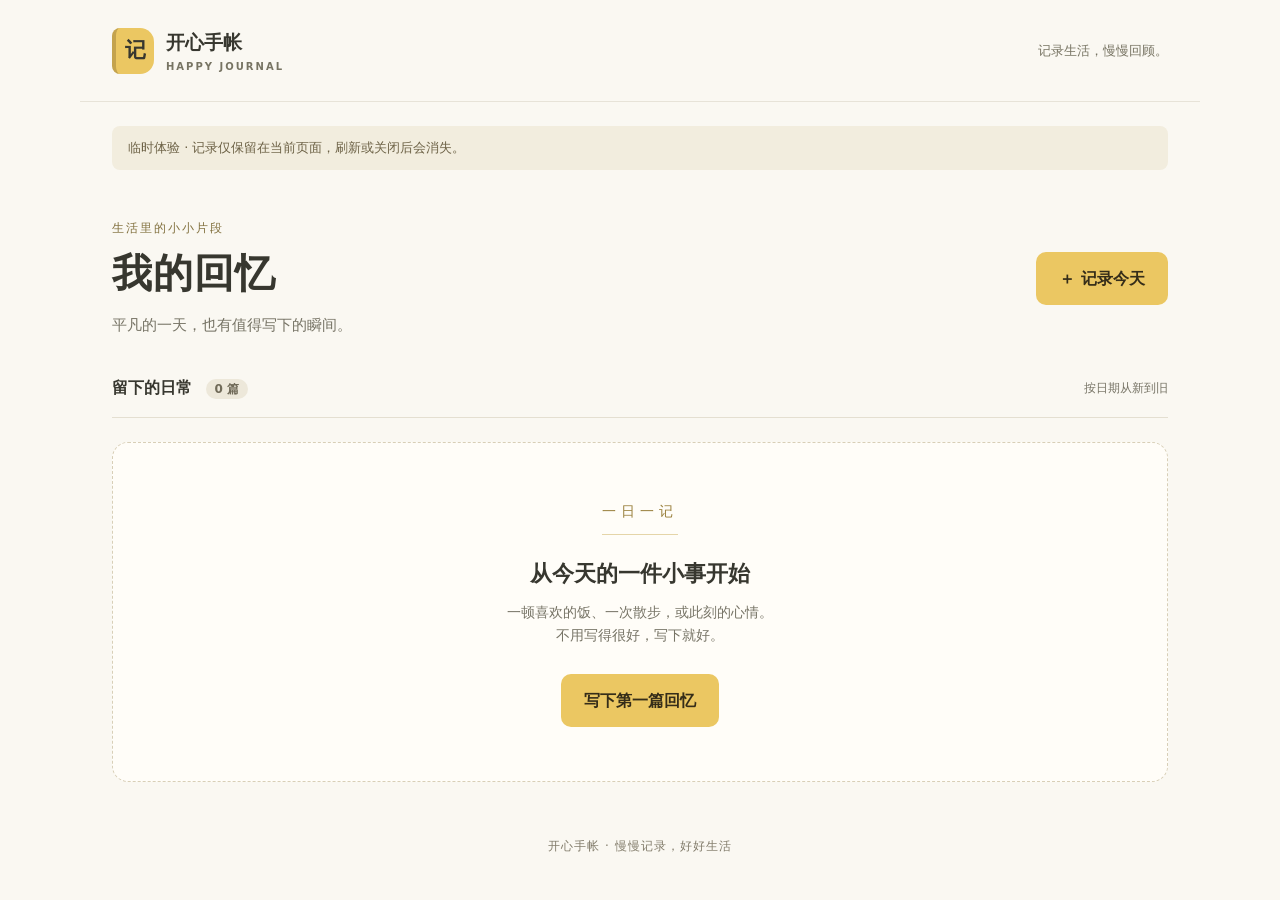
==== index.html @ 84c4ecec "Initial HappyJournal version" ====
<!doctype html>
<html lang="zh-CN">
  <head>
    <meta charset="UTF-8">
    <meta name="viewport" content="width=device-width, initial-scale=1">
    <title>开心手帐 Happy Journal</title>
    <link rel="stylesheet" href="styles/main.css">
    <script src="scripts/storage.js" defer></script>
    <script src="scripts/app.js" defer></script>
  </head>
  <body>
    <header class="site-header">
      <div class="brand"><span class="brand-mark" aria-hidden="true">记</span><span>开心手帐 <small>HAPPY JOURNAL</small></span></div>
      <span class="header-note">记录生活，慢慢回顾。</span>
    </header>
    <main>
      <p class="storage-note">临时体验 · 记录仅保留在当前页面，刷新或关闭后会消失。</p>
      <section id="memories-view" aria-labelledby="memories-title">
        <div class="section-heading">
          <div><p class="eyebrow">生活里的小小片段</p><h1 id="memories-title" tabindex="-1">我的回忆</h1><p class="intro">平凡的一天，也有值得写下的瞬间。</p></div>
          <button id="new-entry" class="primary" type="button">＋ 记录今天</button>
        </div>
        <div class="list-heading"><h2>留下的日常 <span id="entry-count">0 篇</span></h2><span>按日期从新到旧</span></div>
        <div id="empty-state" class="empty-state"><span class="empty-mark" aria-hidden="true">一日一记</span><h2>从今天的一件小事开始</h2><p>一顿喜欢的饭、一次散步，或此刻的心情。<br>不用写得很好，写下就好。</p><button id="first-entry" type="button" class="primary">写下第一篇回忆</button></div>
        <div id="memory-list" class="memory-grid"></div>
      </section>
      <section id="entry-view" aria-labelledby="entry-title" hidden>
        <p class="eyebrow">给今天留几句话</p><h1 id="entry-title">写一篇回忆</h1><p class="intro">开心的、平淡的，都可以记在这里。</p>
        <form id="entry-form" class="entry-form">
          <label for="entry-date">日期 <span>必填</span></label>
          <input id="entry-date" name="date" type="date" required aria-describedby="date-hint">
          <p id="date-hint" class="field-hint">默认是今天，也可以选择想记录的那一天。</p>
          <label for="entry-content">想记下什么？ <span>必填</span></label>
          <textarea id="entry-content" name="content" rows="9" required placeholder="今天发生了什么？从一件小事写起……" aria-describedby="content-error"></textarea>
          <p id="content-error" class="field-error" aria-live="polite"></p>
          <div class="form-actions"><button type="submit" class="primary">保存回忆</button><button id="cancel-entry" type="button" class="secondary">取消</button></div>
          <div id="discard-prompt" class="discard-prompt" hidden><p>这篇回忆还没保存，要放弃吗？</p><div class="form-actions"><button id="keep-writing" type="button" class="secondary">继续填写</button><button id="discard-entry" type="button" class="secondary">放弃内容</button></div></div>
          <p class="field-hint">保存后会显示在“我的回忆”，刷新页面后会清空。</p>
        </form>
      </section>
      <p id="save-status" class="save-status" role="status"></p>
      <noscript><p>请开启浏览器的 JavaScript，才能输入和保存回忆。</p></noscript>
    </main>
    <footer>开心手帐 · 慢慢记录，好好生活</footer>
  </body>
</html>
---- styles/main.css ----
:root { color-scheme: light; font-family: "Microsoft YaHei", "PingFang SC", system-ui, sans-serif; color: #37372f; background: #faf8f2; }
* { box-sizing: border-box; }
body { margin: 0; font-size: 16px; line-height: 1.7; }
[hidden] { display: none !important; }
button, input, textarea { font: inherit; }
button { cursor: pointer; border: 1px solid transparent; border-radius: 10px; padding: 12px 22px; font-weight: 600; }
.primary { background: #ebc762; color: #352d19; }
.primary:hover { background: #dfb54a; }
.secondary { background: #fffdf8; border-color: #d5d1c5; color: #57574c; }
.secondary:hover { background: #f1ede3; }
:focus-visible { outline: 3px solid #80702b; outline-offset: 4px; }
.site-header { max-width: 1120px; margin: auto; padding: 26px 32px; display: flex; align-items: center; justify-content: space-between; border-bottom: 1px solid #e7e3d8; gap: 20px; }
.brand { display: flex; align-items: center; gap: 12px; font-weight: 700; font-size: 19px; }
.brand-mark { display: grid; place-items: center; width: 42px; height: 46px; border-radius: 8px 14px 14px 8px; background: #ebc762; border-left: 4px solid #c4a34d; font-size: 21px; }
.brand small { display: block; font-size: 10px; letter-spacing: 2px; color: #777463; }
.header-note { font-size: 13px; color: #777463; }
main { max-width: 1120px; padding: 0 32px; margin: 24px auto 0; min-height: 70vh; }
.storage-note { background: #f2edde; border-radius: 8px; padding: 11px 16px; font-size: 13px; color: #6d6246; }
.section-heading { display: flex; align-items: center; justify-content: space-between; gap: 24px; margin: 48px 0 36px; }
.eyebrow { color: #82713f; font-size: 12px; letter-spacing: 2px; margin: 0 0 8px; }
h1 { font-size: clamp(30px, 4vw, 40px); line-height: 1.3; letter-spacing: 1px; margin: 0; }
.intro { color: #777466; margin: 14px 0 0; font-size: 15px; }
.list-heading { display: flex; justify-content: space-between; align-items: center; gap: 12px; border-bottom: 1px solid #e4dfd1; padding-bottom: 16px; margin-bottom: 24px; }
.list-heading h2 { margin: 0; font-size: 16px; font-weight: 600; }
#entry-count { font-size: 12px; color: #716b59; background: #ede8da; padding: 3px 9px; border-radius: 20px; margin-left: 8px; white-space: nowrap; }
.list-heading > span { font-size: 12px; color: #777466; }
.empty-state { text-align: center; border: 1px dashed #d8cfb7; border-radius: 16px; padding: 54px 20px; background: #fffdf8; }
.empty-mark { color: #9a803d; font-family: serif; letter-spacing: 5px; font-size: 14px; display: inline-block; border-bottom: 1px solid #e5d5a8; padding-bottom: 10px; }
.empty-state h2 { font-size: 22px; margin: 20px 0 8px; }
.empty-state p { color: #777466; font-size: 14px; margin: 0 0 26px; }
.memory-grid { display: grid; grid-template-columns: repeat(3, minmax(0, 1fr)); gap: 22px; align-items: start; }
.memory-card { background: #fffefa; border: 1px solid #e6e0d2; border-top: 3px solid #e6c875; border-radius: 12px; padding: 24px; box-shadow: 0 4px 15px #51452405; min-width: 0; }
.memory-card h3 { margin: 0 0 18px; font-size: 14px; color: #807047; font-weight: 500; }
.memory-content { margin: 0; white-space: pre-wrap; overflow-wrap: anywhere; line-height: 1.95; font-size: 15px; }
#entry-view { max-width: 720px; margin: 40px auto; }
.entry-form { margin-top: 26px; padding: 30px; border: 1px solid #e6e0d2; border-radius: 16px; background: #fffefa; }
label { display: block; font-weight: 600; margin-bottom: 10px; }
label span { font-size: 12px; color: #797465; margin-left: 6px; font-weight: 400; }
input, textarea { display: block; border: 1px solid #ccc5b4; background: #fffefa; color: #37372f; border-radius: 8px; padding: 11px 14px; max-width: 100%; min-width: 0; }
input { width: 230px; }
textarea { width: 100%; resize: vertical; min-height: 220px; }
textarea::placeholder { color: #868174; }
.field-hint { font-size: 12px; color: #777466; margin: 8px 0 26px; }
.field-error { color: #a33c29; font-size: 13px; margin: 8px 0; min-height: 22px; }
.form-actions { display: flex; gap: 12px; }
.discard-prompt { margin-top: 20px; padding: 16px; background: #f2edde; border-radius: 8px; }
.discard-prompt p { margin: 0 0 12px; font-size: 14px; }
.discard-prompt .form-actions { flex-wrap: wrap; }
.entry-form > .field-hint:last-child { margin-bottom: 0; }
.save-status { color: #536640; font-size: 14px; }
footer { text-align: center; font-size: 12px; color: #827c6b; padding: 40px 20px 28px; letter-spacing: 1px; }
@media (max-width: 900px) { .memory-grid { grid-template-columns: repeat(2, minmax(0, 1fr)); } }
@media (max-width: 600px) {
  .site-header { padding: 20px; } .header-note { display: none; } main { padding: 0 20px; margin-top: 18px; }
  .section-heading { align-items: flex-start; flex-direction: column; margin: 32px 0; gap: 22px; }
  .memory-grid { grid-template-columns: minmax(0, 1fr); } .memory-card { padding: 22px; }
  .empty-state { padding: 36px 16px; } .empty-state h2 { font-size: 20px; }
  .entry-form { padding: 22px 18px; } #entry-view { margin: 32px auto; }
}
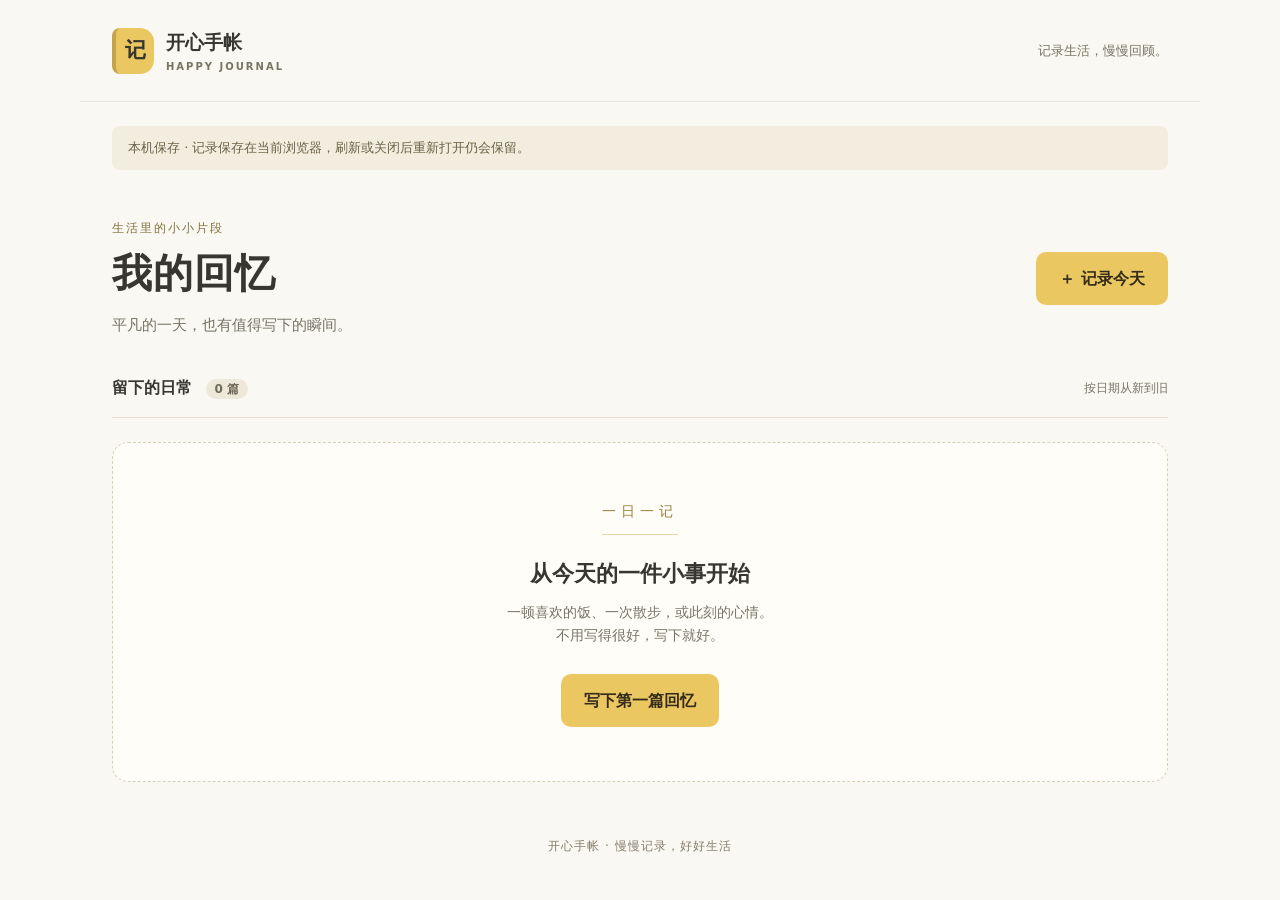
==== commit 6d18c26d: "Persist journal entries locally" ====
--- a/index.html
+++ b/index.html
@@ -14,7 +14,7 @@
       <span class="header-note">记录生活，慢慢回顾。</span>
     </header>
     <main>
-      <p class="storage-note">临时体验 · 记录仅保留在当前页面，刷新或关闭后会消失。</p>
+      <p class="storage-note">本机保存 · 记录保存在当前浏览器，刷新或关闭后重新打开仍会保留。</p>
       <section id="memories-view" aria-labelledby="memories-title">
         <div class="section-heading">
           <div><p class="eyebrow">生活里的小小片段</p><h1 id="memories-title" tabindex="-1">我的回忆</h1><p class="intro">平凡的一天，也有值得写下的瞬间。</p></div>
@@ -35,7 +35,7 @@
           <p id="content-error" class="field-error" aria-live="polite"></p>
           <div class="form-actions"><button type="submit" class="primary">保存回忆</button><button id="cancel-entry" type="button" class="secondary">取消</button></div>
           <div id="discard-prompt" class="discard-prompt" hidden><p>这篇回忆还没保存，要放弃吗？</p><div class="form-actions"><button id="keep-writing" type="button" class="secondary">继续填写</button><button id="discard-entry" type="button" class="secondary">放弃内容</button></div></div>
-          <p class="field-hint">保存后会显示在“我的回忆”，刷新页面后会清空。</p>
+          <p class="field-hint">保存后会显示在“我的回忆”，并保留在当前浏览器中。</p>
         </form>
       </section>
       <p id="save-status" class="save-status" role="status"></p>
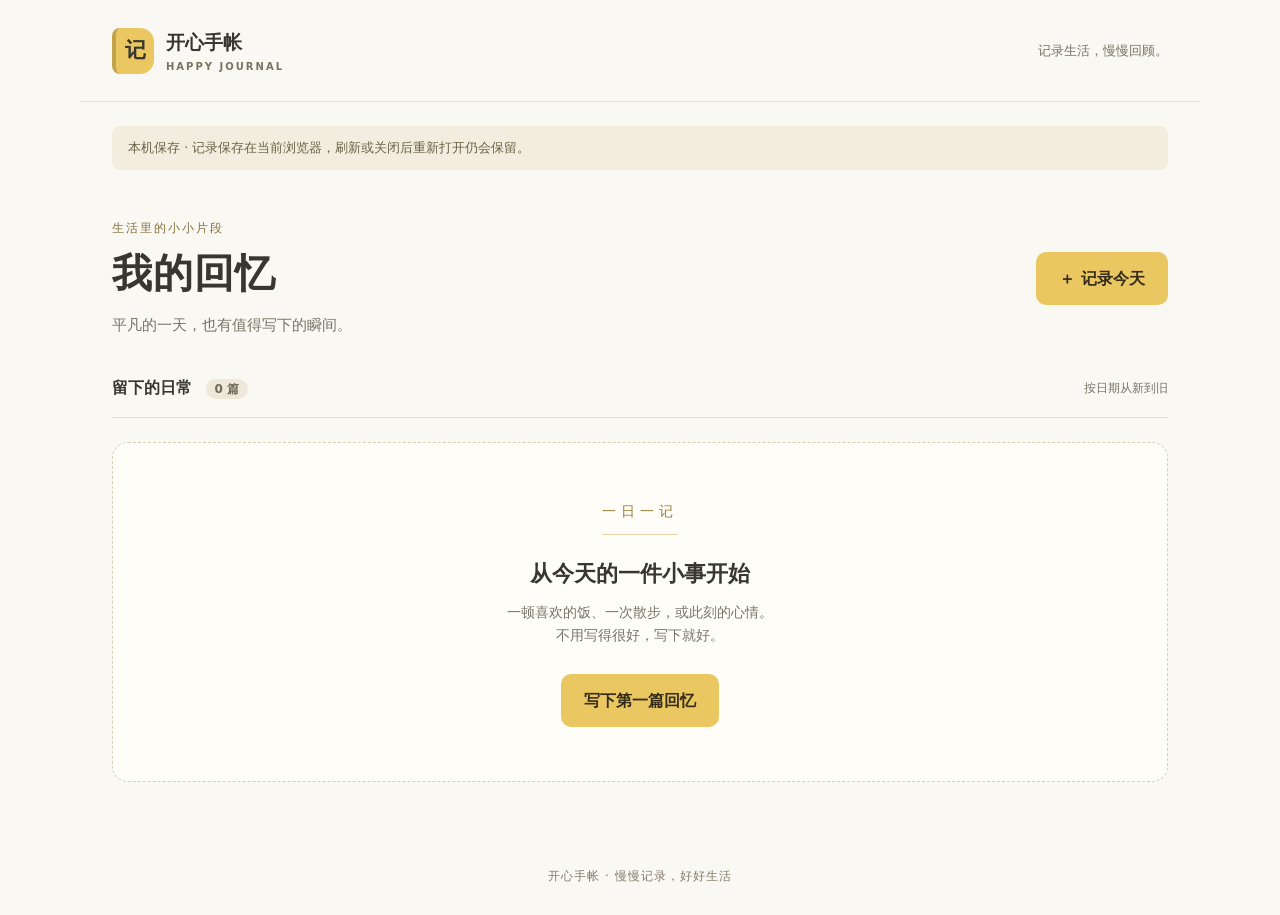
==== commit e794767f: "Add journal details editing mood and deletion" ====
--- a/index.html
+++ b/index.html
@@ -4,9 +4,9 @@
     <meta charset="UTF-8">
     <meta name="viewport" content="width=device-width, initial-scale=1">
     <title>开心手帐 Happy Journal</title>
-    <link rel="stylesheet" href="styles/main.css">
-    <script src="scripts/storage.js" defer></script>
-    <script src="scripts/app.js" defer></script>
+    <link rel="stylesheet" href="styles/main.css?v=2">
+    <script src="scripts/storage.js?v=2" defer></script>
+    <script src="scripts/app.js?v=2" defer></script>
   </head>
   <body>
     <header class="site-header">
@@ -23,10 +23,18 @@
         <div class="list-heading"><h2>留下的日常 <span id="entry-count">0 篇</span></h2><span>按日期从新到旧</span></div>
         <div id="empty-state" class="empty-state"><span class="empty-mark" aria-hidden="true">一日一记</span><h2>从今天的一件小事开始</h2><p>一顿喜欢的饭、一次散步，或此刻的心情。<br>不用写得很好，写下就好。</p><button id="first-entry" type="button" class="primary">写下第一篇回忆</button></div>
         <div id="memory-list" class="memory-grid"></div>
+        <p id="home-error" class="field-error" role="alert"></p>
+        <button id="retry-load" type="button" class="secondary" hidden>重新读取</button>
       </section>
       <section id="entry-view" aria-labelledby="entry-title" hidden>
         <p class="eyebrow">给今天留几句话</p><h1 id="entry-title">写一篇回忆</h1><p class="intro">开心的、平淡的，都可以记在这里。</p>
         <form id="entry-form" class="entry-form">
+          <label for="entry-heading">标题 <span>选填</span></label>
+          <input id="entry-heading" name="title" type="text" placeholder="今天的记录">
+          <p class="field-hint">留空时显示“今天的记录”。</p>
+          <label for="entry-mood">心情</label>
+          <select id="entry-mood" name="mood"><option value="开心">😊 开心</option><option value="平静" selected>🌿 平静</option><option value="难过">😔 难过</option><option value="焦虑">😟 焦虑</option><option value="期待">✨ 期待</option></select>
+          <p class="field-hint">选一个接近此刻的心情。</p>
           <label for="entry-date">日期 <span>必填</span></label>
           <input id="entry-date" name="date" type="date" required aria-describedby="date-hint">
           <p id="date-hint" class="field-hint">默认是今天，也可以选择想记录的那一天。</p>
@@ -38,6 +46,20 @@
           <p class="field-hint">保存后会显示在“我的回忆”，并保留在当前浏览器中。</p>
         </form>
       </section>
+      <section id="detail-view" aria-labelledby="detail-title" hidden>
+        <button id="back-home" type="button" class="secondary">返回我的回忆</button>
+        <article class="entry-form">
+          <h1 id="detail-title" tabindex="-1"></h1>
+          <p id="detail-mood" class="entry-meta"></p>
+          <p id="detail-date" class="entry-meta"></p>
+          <p id="detail-created" class="entry-meta"></p>
+          <p id="detail-updated" class="entry-meta" hidden></p>
+          <p id="detail-content" class="memory-content"></p>
+          <div class="form-actions detail-actions"><button id="edit-entry" type="button" class="primary">编辑</button><button id="delete-entry" type="button" class="secondary danger">删除</button></div>
+          <div id="delete-prompt" class="discard-prompt" hidden><p>确定删除这篇回忆吗？删除后无法恢复。</p><div class="form-actions"><button id="cancel-delete" type="button" class="secondary">取消删除</button><button id="confirm-delete" type="button" class="secondary danger">确认删除</button></div></div>
+          <p id="detail-error" class="field-error" role="alert"></p>
+        </article>
+      </section>
       <p id="save-status" class="save-status" role="status"></p>
       <noscript><p>请开启浏览器的 JavaScript，才能输入和保存回忆。</p></noscript>
     </main>
--- a/styles/main.css
+++ b/styles/main.css
@@ -57,3 +57,18 @@
   .empty-state { padding: 36px 16px; } .empty-state h2 { font-size: 20px; }
   .entry-form { padding: 22px 18px; } #entry-view { margin: 32px auto; }
 }
+/* 第二阶段：沿用原有卡片与配色，仅补充标题、心情和详情的排版。 */
+button:disabled { cursor: wait; opacity: .65; }
+select { font: inherit; border: 1px solid #ccc5b4; background: #fffefa; color: #37372f; border-radius: 8px; padding: 11px 14px; max-width: 100%; }
+#entry-heading { width: 100%; }
+button.memory-card { display: block; width: 100%; text-align: left; font-weight: 400; }
+button.memory-card:hover { border-color: #cdb771; }
+.card-title { display: -webkit-box; -webkit-line-clamp: 2; -webkit-box-orient: vertical; overflow: hidden; overflow-wrap: anywhere; font-size: 18px; font-weight: 600; margin-bottom: 12px; }
+.entry-meta { display: block; color: #807047; font-size: 12px; margin: 6px 0; overflow-wrap: anywhere; }
+.card-summary { display: -webkit-box; -webkit-line-clamp: 3; -webkit-box-orient: vertical; overflow: hidden; margin-top: 14px; }
+#detail-view { max-width: 720px; margin: 40px auto; }
+#detail-title { overflow-wrap: anywhere; white-space: pre-wrap; }
+#detail-content { margin-top: 24px; }
+.detail-actions { margin-top: 28px; }
+.form-actions { flex-wrap: wrap; }
+.danger { color: #a33c29; }
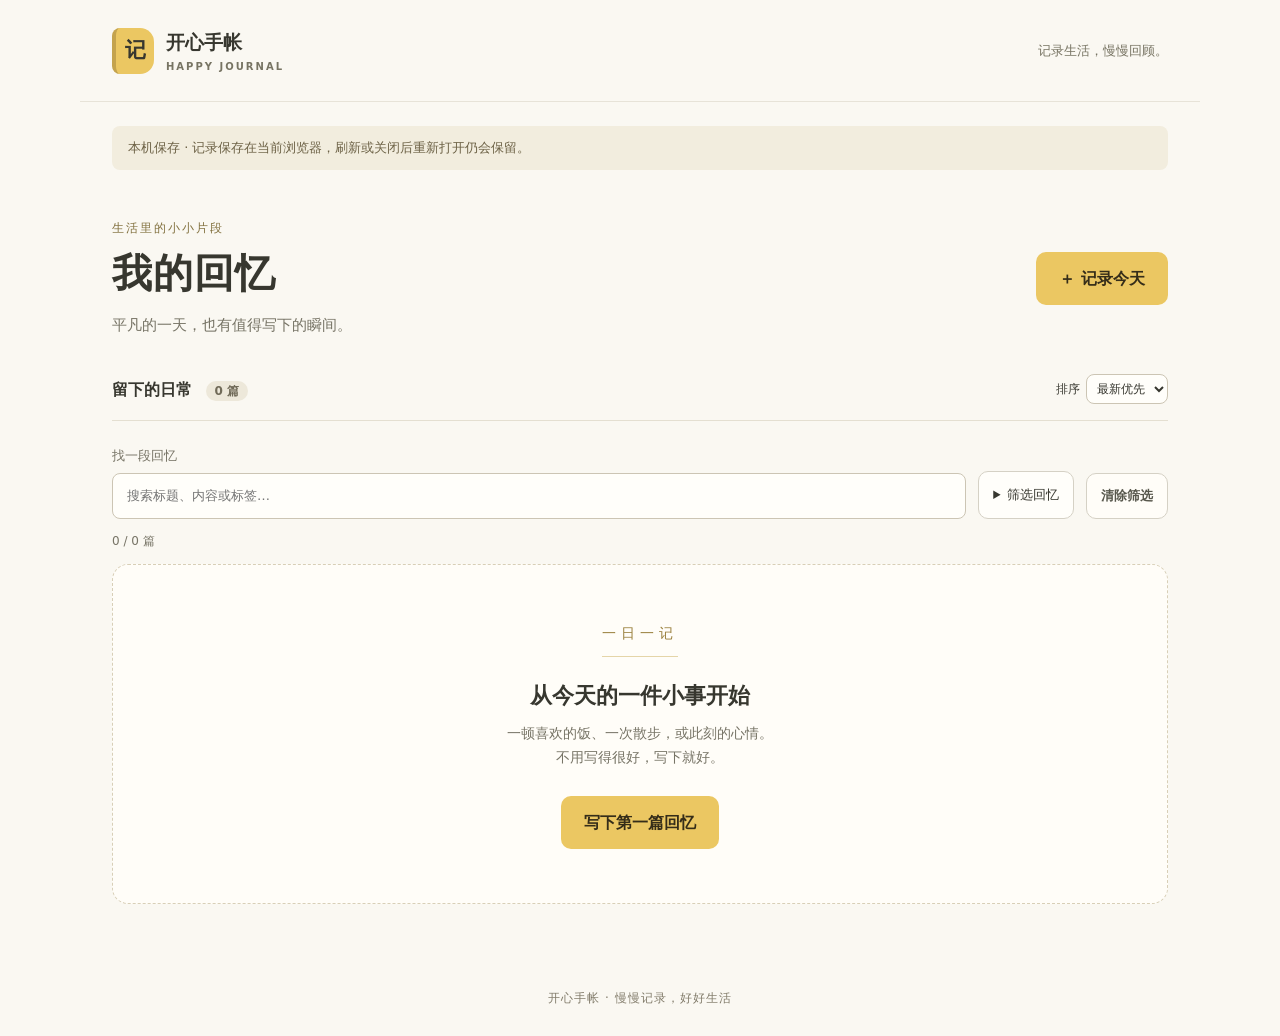
==== commit a971a4c7: "Add search filters and tags" ====
--- a/index.html
+++ b/index.html
@@ -4,9 +4,12 @@
     <meta charset="UTF-8">
     <meta name="viewport" content="width=device-width, initial-scale=1">
     <title>开心手帐 Happy Journal</title>
-    <link rel="stylesheet" href="styles/main.css?v=2">
-    <script src="scripts/storage.js?v=2" defer></script>
-    <script src="scripts/app.js?v=2" defer></script>
+    <link rel="stylesheet" href="styles/main.css?v=5">
+    <script src="scripts/templates.js?v=4" defer></script>
+    <script src="scripts/discovery.js?v=5" defer></script>
+    <script src="scripts/storage.js?v=5" defer></script>
+    <script src="scripts/images.js?v=3" defer></script>
+    <script src="scripts/app.js?v=5" defer></script>
   </head>
   <body>
     <header class="site-header">
@@ -20,7 +23,19 @@
           <div><p class="eyebrow">生活里的小小片段</p><h1 id="memories-title" tabindex="-1">我的回忆</h1><p class="intro">平凡的一天，也有值得写下的瞬间。</p></div>
           <button id="new-entry" class="primary" type="button">＋ 记录今天</button>
         </div>
-        <div class="list-heading"><h2>留下的日常 <span id="entry-count">0 篇</span></h2><span>按日期从新到旧</span></div>
+        <div class="list-heading"><h2>留下的日常 <span id="entry-count">0 篇</span></h2><label class="sort-label" for="sort-order">排序 <select id="sort-order"><option value="newest">最新优先</option><option value="oldest">最早优先</option></select></label></div>
+        <div class="discovery-bar">
+          <label class="search-label" for="memory-search">找一段回忆<input id="memory-search" type="search" placeholder="搜索标题、内容或标签…" autocomplete="off"></label>
+          <details class="filter-panel"><summary>筛选回忆</summary><div class="filter-fields">
+            <label for="filter-mood">心情<select id="filter-mood"><option value="">全部心情</option><option>开心</option><option>平静</option><option>难过</option><option>焦虑</option><option>期待</option></select></label>
+            <label for="filter-template">模板<select id="filter-template"><option value="">全部模板</option><option value="free">自由记录</option><option value="daily">日常记录</option><option value="reflection">反思记录</option><option value="timeline">时间记录</option></select></label>
+            <label for="filter-range">记录日期<select id="filter-range"><option value="">全部日期</option><option value="7">最近 7 天</option><option value="30">最近 30 天</option><option value="year">今年</option></select></label>
+          </div><p class="field-hint">按日记所选日期筛选；最近 7 / 30 天包含今天。</p></details>
+          <button id="clear-filters" type="button" class="secondary">清除筛选</button>
+        </div>
+        <p id="filter-summary" class="filter-summary" role="status"></p>
+        <button id="active-tag" type="button" class="tag-pill" hidden></button>
+        <div id="no-results" class="empty-state" hidden><h2>没有找到这段回忆。</h2><p>换个关键词，或清除筛选再看看。</p></div>
         <div id="empty-state" class="empty-state"><span class="empty-mark" aria-hidden="true">一日一记</span><h2>从今天的一件小事开始</h2><p>一顿喜欢的饭、一次散步，或此刻的心情。<br>不用写得很好，写下就好。</p><button id="first-entry" type="button" class="primary">写下第一篇回忆</button></div>
         <div id="memory-list" class="memory-grid"></div>
         <p id="home-error" class="field-error" role="alert"></p>
@@ -29,18 +44,37 @@
       <section id="entry-view" aria-labelledby="entry-title" hidden>
         <p class="eyebrow">给今天留几句话</p><h1 id="entry-title">写一篇回忆</h1><p class="intro">开心的、平淡的，都可以记在这里。</p>
         <form id="entry-form" class="entry-form">
+          <fieldset class="template-tabs"><legend>选择模板</legend><div class="template-options">
+            <label><input type="radio" name="templateType" value="free" checked><span>自由记录</span></label>
+            <label><input type="radio" name="templateType" value="daily"><span>日常记录</span></label>
+            <label><input type="radio" name="templateType" value="reflection"><span>反思记录</span></label>
+            <label><input type="radio" name="templateType" value="timeline"><span>时间记录</span></label>
+          </div></fieldset>
+          <p id="template-hint" class="field-hint"></p>
           <label for="entry-heading">标题 <span>选填</span></label>
           <input id="entry-heading" name="title" type="text" placeholder="今天的记录">
           <p class="field-hint">留空时显示“今天的记录”。</p>
+          <label for="entry-tags">标签 <span>选填</span></label>
+          <input id="entry-tags" type="text" placeholder="例如：学习、英语" aria-describedby="tags-hint tags-error">
+          <p id="tags-hint" class="field-hint">用逗号或顿号分隔，最多 5 个，每个最多 12 个字符；重复标签自动合并。</p>
+          <div id="tag-previews" class="tag-list"></div>
+          <p id="tags-error" class="field-error" role="alert"></p>
           <label for="entry-mood">心情</label>
           <select id="entry-mood" name="mood"><option value="开心">😊 开心</option><option value="平静" selected>🌿 平静</option><option value="难过">😔 难过</option><option value="焦虑">😟 焦虑</option><option value="期待">✨ 期待</option></select>
           <p class="field-hint">选一个接近此刻的心情。</p>
           <label for="entry-date">日期 <span>必填</span></label>
           <input id="entry-date" name="date" type="date" required aria-describedby="date-hint">
           <p id="date-hint" class="field-hint">默认是今天，也可以选择想记录的那一天。</p>
-          <label for="entry-content">想记下什么？ <span>必填</span></label>
+          <div id="free-content"><label for="entry-content">想记下什么？ <span>必填</span></label>
           <textarea id="entry-content" name="content" rows="9" required placeholder="今天发生了什么？从一件小事写起……" aria-describedby="content-error"></textarea>
+          </div>
+          <div id="template-fields" hidden></div>
           <p id="content-error" class="field-error" aria-live="polite"></p>
+          <label for="entry-images">添加图片 <span>选填</span></label>
+          <input id="entry-images" type="file" accept="image/jpeg,image/png,image/webp,.jpg,.jpeg,.png,.webp" multiple aria-describedby="image-hint image-message">
+          <p id="image-hint" class="field-hint">最多 3 张静态图片，每张原图不超过 5MB。保存前自动缩小压缩，仅保存在本机。</p>
+          <p id="image-message" class="field-error" role="status"></p>
+          <div id="image-previews" class="image-grid"></div>
           <div class="form-actions"><button type="submit" class="primary">保存回忆</button><button id="cancel-entry" type="button" class="secondary">取消</button></div>
           <div id="discard-prompt" class="discard-prompt" hidden><p>这篇回忆还没保存，要放弃吗？</p><div class="form-actions"><button id="keep-writing" type="button" class="secondary">继续填写</button><button id="discard-entry" type="button" class="secondary">放弃内容</button></div></div>
           <p class="field-hint">保存后会显示在“我的回忆”，并保留在当前浏览器中。</p>
@@ -51,10 +85,14 @@
         <article class="entry-form">
           <h1 id="detail-title" tabindex="-1"></h1>
           <p id="detail-mood" class="entry-meta"></p>
+          <p id="detail-template" class="entry-meta"></p>
+          <div id="detail-tags" class="tag-list" aria-label="日记标签"></div>
           <p id="detail-date" class="entry-meta"></p>
           <p id="detail-created" class="entry-meta"></p>
           <p id="detail-updated" class="entry-meta" hidden></p>
           <p id="detail-content" class="memory-content"></p>
+          <div id="detail-template-content"></div>
+          <div id="detail-images" class="image-grid detail-images"></div>
           <div class="form-actions detail-actions"><button id="edit-entry" type="button" class="primary">编辑</button><button id="delete-entry" type="button" class="secondary danger">删除</button></div>
           <div id="delete-prompt" class="discard-prompt" hidden><p>确定删除这篇回忆吗？删除后无法恢复。</p><div class="form-actions"><button id="cancel-delete" type="button" class="secondary">取消删除</button><button id="confirm-delete" type="button" class="secondary danger">确认删除</button></div></div>
           <p id="detail-error" class="field-error" role="alert"></p>
@@ -63,6 +101,7 @@
       <p id="save-status" class="save-status" role="status"></p>
       <noscript><p>请开启浏览器的 JavaScript，才能输入和保存回忆。</p></noscript>
     </main>
+    <dialog id="image-viewer" aria-label="图片大图预览"><button id="close-image" type="button" class="secondary">关闭图片</button><div id="large-image"></div></dialog>
     <footer>开心手帐 · 慢慢记录，好好生活</footer>
   </body>
 </html>
--- a/styles/main.css
+++ b/styles/main.css
@@ -72,3 +72,67 @@
 .detail-actions { margin-top: 28px; }
 .form-actions { flex-wrap: wrap; }
 .danger { color: #a33c29; }
+/* 图片沿用现有卡片边框与圆角。封面定比例裁切，大图完整显示。 */
+.card-cover { display: block; width: 100%; aspect-ratio: 4 / 3; object-fit: cover; border-radius: 8px; margin-bottom: 16px; background: #f2edde; }
+#entry-images { width: 100%; font-size: 14px; }
+#image-message { overflow-wrap: anywhere; }
+.image-grid { display: grid; grid-template-columns: repeat(3, minmax(0, 1fr)); gap: 12px; margin: 16px 0; }
+.image-grid:empty { display: none; }
+.image-grid figure { margin: 0; min-width: 0; }
+.image-grid img { display: block; width: 100%; aspect-ratio: 1; object-fit: cover; background: #f2edde; border-radius: 8px; }
+.image-grid figure button { width: 100%; font-size: 12px; padding: 8px 4px; margin-top: 6px; }
+.image-open { padding: 0; background: transparent; border-radius: 8px; }
+#image-viewer { width: min(960px, 94vw); max-height: 92vh; padding: 18px; border: 1px solid #d8cfb7; border-radius: 14px; background: #fffefa; }
+#image-viewer::backdrop { background: #25251fcc; }
+#large-image img { display: block; max-width: 100%; max-height: 75vh; object-fit: contain; margin: 16px auto 0; }
+@media (max-width: 420px) { .image-grid { gap: 8px; } }
+/* 模板页签和分节内容使用现有纸张色、暖黄色及边框。 */
+.template-tabs { border: 0; margin: 0; padding: 0; min-width: 0; }
+.template-tabs legend { font-weight: 600; margin-bottom: 12px; }
+.template-options { display: flex; flex-wrap: wrap; gap: 8px; }
+.template-options label { position: relative; margin: 0; cursor: pointer; }
+.template-options input { position: absolute; width: 1px; height: 1px; opacity: 0; }
+.template-options span { display: block; margin: 0; padding: 10px 13px; font-size: 14px; border: 1px solid #d5d1c5; border-radius: 10px 10px 3px 3px; background: #faf8f2; }
+.template-options input:checked + span { background: #f4df9b; border-color: #c9ab54; color: #352d19; font-weight: 600; }
+.template-options input:focus-visible + span { outline: 3px solid #80702b; outline-offset: 3px; }
+.template-options input:disabled + span { opacity: .65; cursor: wait; }
+.template-badge { display: inline-block; padding: 2px 8px; margin-top: 6px; border-radius: 5px; background: #f2edde; color: #73633c; font-size: 12px; }
+#template-fields textarea { min-height: 100px; margin-bottom: 22px; }
+.time-row { display: grid; grid-template-columns: 130px minmax(0, 1fr) auto; gap: 10px; align-items: end; border-bottom: 1px solid #e6e0d2; padding-bottom: 18px; margin-bottom: 18px; }
+.time-row input { width: 100%; }
+.time-row label { font-size: 14px; }
+#template-fields .time-row textarea { min-height: 72px; margin: 0; }
+.time-row > button { padding: 10px; font-size: 13px; }
+.template-section { margin-top: 26px; border-top: 1px solid #e6e0d2; padding-top: 18px; }
+.template-section h2 { color: #807047; font-size: 16px; margin: 0 0 10px; }
+.template-section p, .timeline-list p { white-space: pre-wrap; overflow-wrap: anywhere; margin: 0; line-height: 1.95; }
+.timeline-list { list-style: none; padding: 0; margin: 26px 0; }
+.timeline-list li { display: grid; grid-template-columns: 65px minmax(0, 1fr); gap: 15px; border-left: 2px solid #e6c875; padding: 8px 0 20px 14px; }
+.timeline-list time { color: #807047; font-weight: 600; }
+@media (max-width: 600px) { .time-row { grid-template-columns: minmax(0, 1fr); } .time-row > button { justify-self: start; } }
+/* 轻量检索与标签：保留手帐卡片，筛选项默认收起。 */
+.sort-label { display: flex; align-items: center; gap: 6px; margin: 0; font-size: 12px; font-weight: 400; }
+.sort-label select { font-size: 12px; padding: 6px; }
+.discovery-bar { display: flex; align-items: end; flex-wrap: wrap; gap: 12px; margin-bottom: 12px; }
+.search-label { flex: 1 1 260px; margin: 0; font-size: 13px; color: #777466; font-weight: 400; }
+#memory-search { width: 100%; margin-top: 6px; background: #fffefa; }
+.discovery-bar > button { font-size: 13px; padding: 11px 14px; }
+.filter-panel { flex: 0 1 auto; }
+.filter-panel summary { cursor: pointer; padding: 12px 14px; border: 1px solid #d5d1c5; border-radius: 10px; background: #fffefa; font-size: 13px; }
+.filter-panel[open] { flex-basis: 100%; order: 3; padding: 14px; background: #f2edde; border-radius: 10px; }
+.filter-panel[open] summary { width: fit-content; margin-bottom: 16px; }
+.filter-fields { display: flex; flex-wrap: wrap; gap: 16px; }
+.filter-fields label { flex: 1 1 160px; font-size: 13px; font-weight: 400; margin: 0; }
+.filter-fields select { display: block; width: 100%; margin-top: 6px; }
+.filter-panel .field-hint { margin: 12px 0 0; }
+.filter-summary { color: #777466; font-size: 12px; overflow-wrap: anywhere; }
+.tag-list { display: flex; flex-wrap: wrap; gap: 6px; margin: 8px 0; }
+.tag-pill { display: inline-block; border: 1px solid #e3d8bc; border-radius: 20px; padding: 3px 10px; color: #786742; background: #f7f1e2; font-size: 12px; font-weight: 400; overflow-wrap: anywhere; max-width: 100%; }
+button.tag-pill:hover { background: #f0e2bc; }
+#active-tag { margin-bottom: 18px; }
+#entry-tags { width: 100%; }
+.memory-item { min-width: 0; background: #fffefa; border: 1px solid #e6e0d2; border-top: 3px solid #e6c875; border-radius: 12px; box-shadow: 0 4px 15px #51452405; }
+.memory-item .memory-card { border: 0; box-shadow: none; background: transparent; }
+.memory-item:hover { border-color: #cdb771; }
+.card-tags { margin: 0; padding: 0 24px 22px; }
+@media (max-width: 420px) { .list-heading { flex-wrap: wrap; } .card-tags { padding-inline: 22px; } }
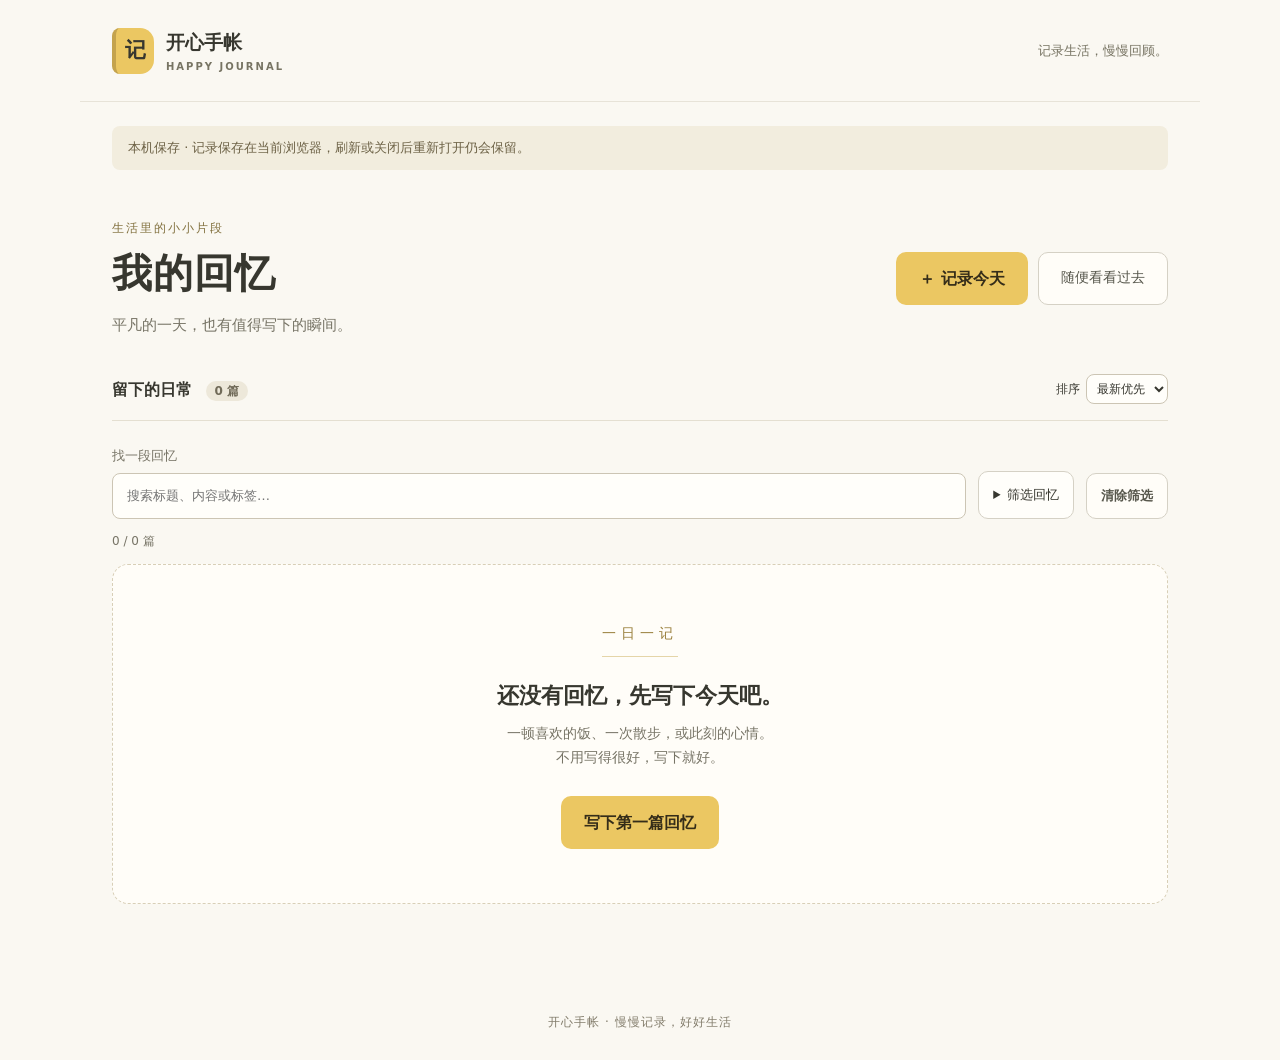
==== commit d2e07a8d: "Improve memory feed layout" ====
--- a/index.html
+++ b/index.html
@@ -4,12 +4,12 @@
     <meta charset="UTF-8">
     <meta name="viewport" content="width=device-width, initial-scale=1">
     <title>开心手帐 Happy Journal</title>
-    <link rel="stylesheet" href="styles/main.css?v=5">
+    <link rel="stylesheet" href="styles/main.css?v=6">
     <script src="scripts/templates.js?v=4" defer></script>
     <script src="scripts/discovery.js?v=5" defer></script>
-    <script src="scripts/storage.js?v=5" defer></script>
+    <script src="scripts/storage.js?v=6" defer></script>
     <script src="scripts/images.js?v=3" defer></script>
-    <script src="scripts/app.js?v=5" defer></script>
+    <script src="scripts/app.js?v=6" defer></script>
   </head>
   <body>
     <header class="site-header">
@@ -21,7 +21,7 @@
       <section id="memories-view" aria-labelledby="memories-title">
         <div class="section-heading">
           <div><p class="eyebrow">生活里的小小片段</p><h1 id="memories-title" tabindex="-1">我的回忆</h1><p class="intro">平凡的一天，也有值得写下的瞬间。</p></div>
-          <button id="new-entry" class="primary" type="button">＋ 记录今天</button>
+          <div class="home-actions"><button id="new-entry" class="primary" type="button">＋ 记录今天</button><button id="random-memory" class="secondary" type="button">随便看看过去</button></div>
         </div>
         <div class="list-heading"><h2>留下的日常 <span id="entry-count">0 篇</span></h2><label class="sort-label" for="sort-order">排序 <select id="sort-order"><option value="newest">最新优先</option><option value="oldest">最早优先</option></select></label></div>
         <div class="discovery-bar">
@@ -36,8 +36,8 @@
         <p id="filter-summary" class="filter-summary" role="status"></p>
         <button id="active-tag" type="button" class="tag-pill" hidden></button>
         <div id="no-results" class="empty-state" hidden><h2>没有找到这段回忆。</h2><p>换个关键词，或清除筛选再看看。</p></div>
-        <div id="empty-state" class="empty-state"><span class="empty-mark" aria-hidden="true">一日一记</span><h2>从今天的一件小事开始</h2><p>一顿喜欢的饭、一次散步，或此刻的心情。<br>不用写得很好，写下就好。</p><button id="first-entry" type="button" class="primary">写下第一篇回忆</button></div>
-        <div id="memory-list" class="memory-grid"></div>
+        <div id="empty-state" class="empty-state"><span class="empty-mark" aria-hidden="true">一日一记</span><h2>还没有回忆，先写下今天吧。</h2><p>一顿喜欢的饭、一次散步，或此刻的心情。<br>不用写得很好，写下就好。</p><button id="first-entry" type="button" class="primary">写下第一篇回忆</button></div>
+        <div id="memory-list" class="memory-feed"></div>
         <p id="home-error" class="field-error" role="alert"></p>
         <button id="retry-load" type="button" class="secondary" hidden>重新读取</button>
       </section>
--- a/styles/main.css
+++ b/styles/main.css
@@ -136,3 +136,28 @@
 .memory-item:hover { border-color: #cdb771; }
 .card-tags { margin: 0; padding: 0 24px 22px; }
 @media (max-width: 420px) { .list-heading { flex-wrap: wrap; } .card-tags { padding-inline: 22px; } }
+
+/* 回忆册：月份页眉、日期分隔、连续单列，图片完整放进相框。 */
+.home-actions { display: flex; flex-wrap: wrap; gap: 10px; }
+.home-actions .secondary { font-weight: 400; font-size: 14px; }
+.memory-feed { max-width: 780px; margin: 32px auto; }
+.month-heading { font-family: Georgia, "Microsoft YaHei", serif; font-size: 25px; color: #73633c; font-weight: 500; letter-spacing: 2px; margin: 46px 0 24px; }
+.day-heading { display: flex; align-items: center; gap: 16px; font-size: 15px; font-weight: 500; color: #82713f; margin: 26px 0 18px; }
+.day-heading::after { content: ""; height: 1px; background: #e4dfd1; flex: 1; }
+.memory-feed .memory-item { margin-bottom: 22px; content-visibility: auto; contain-intrinsic-size: auto 340px; }
+.memory-feed .memory-card { padding: 26px; }
+.memory-feed .card-title { font-size: 21px; }
+.memory-feed .card-summary { -webkit-line-clamp: 4; }
+.card-gallery { display: grid; grid-template-columns: repeat(2, minmax(0, 1fr)); gap: 10px; margin-bottom: 22px; }
+.card-gallery.photos-1 { grid-template-columns: minmax(0, 1fr); }
+.card-gallery.photos-3 .card-cover:first-child { grid-column: 1 / -1; aspect-ratio: 2 / 1; }
+.card-gallery .card-cover { aspect-ratio: 4 / 3; object-fit: contain; margin: 0; border: 1px solid #eee7d7; background: #f5f0e5; }
+.memory-feed .card-tags { padding-inline: 26px; }
+@media (max-width: 600px) {
+  .memory-feed { margin-top: 24px; }
+  .memory-feed .memory-card { padding: 18px; }
+  .memory-feed .card-tags { padding-inline: 18px; }
+  .month-heading { font-size: 22px; }
+  .card-gallery { gap: 6px; }
+  .card-gallery.photos-3 .card-cover:first-child { aspect-ratio: 4 / 3; }
+}
